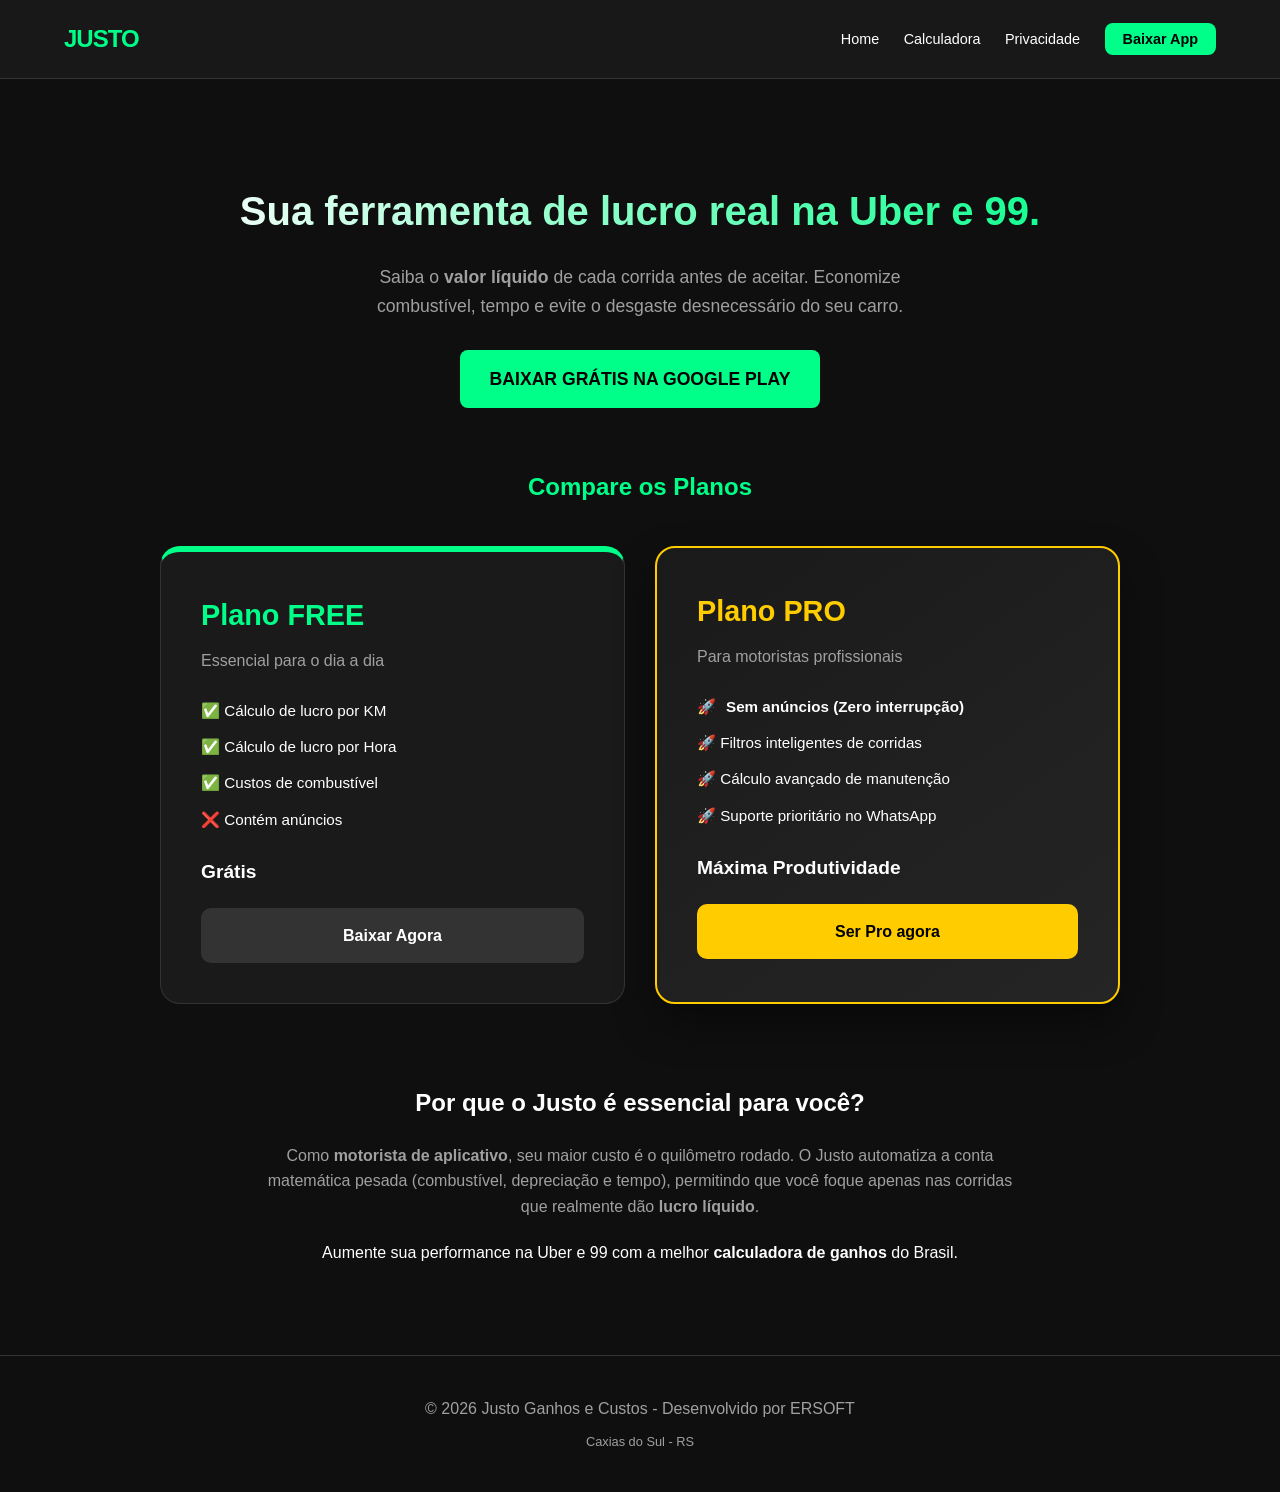
==== index.html @ d21a064c "Update index.html Novo index" ====
<!DOCTYPE html>
<html lang="pt-br">
<head>
    <meta charset="UTF-8">
    <meta name="viewport" content="width=device-width, initial-scale=1.0">
    
    <title>Justo Ganhos e Custos Uber/99 - Lucro Real para Motoristas</title>
    <meta name="description" content="Aumente seus ganhos na Uber e 99. O Justo calcula custo por KM e lucro real automaticamente para motoristas de aplicativo.">
    <meta name="keywords" content="justo app, motorista uber, motorista 99, calcular lucro corrida, custo por km, calculadora motorista aplicativo, ganhar mais uber, automação motorista">
    <meta name="author" content="Justo App">
    <link rel="canonical" href="https://justoapp.com.br/index.html">
    <link rel="icon" type="image/png" href="favicon.png">

    <meta property="og:type" content="website">
    <meta property="og:url" content="https://justoapp.com.br/index.html">
    <meta property="og:title" content="Justo Ganhos e Custos Uber/99 - Lucro Real">
    <meta property="og:description" content="Pare de aceitar corridas com prejuízo. O Justo faz o cálculo por você e mostra o lucro real na tela do seu Android.">
    <meta property="og:image" content="https://justoapp.com.br/preview-share.png">
    <meta property="og:image:width" content="1200">
    <meta property="og:image:height" content="630">
    <meta property="og:locale" content="pt_BR">

    <meta name="twitter:card" content="summary_large_image">
    <meta name="twitter:url" content="https://justoapp.com.br/index.html">
    <meta name="twitter:title" content="Justo Ganhos e Custos Uber/99 - Ganhe Mais">
    <meta name="twitter:description" content="O assistente que todo motorista de app precisa para lucrar de verdade e calcular o custo por KM.">
    <meta name="twitter:image" content="https://justoapp.com.br/preview-share.png">

    <script async src="https://pagead2.googlesyndication.com/pagead/js/adsbygoogle.js?client=ca-pub-3294798474176428" crossorigin="anonymous"></script>
    
    <link rel="stylesheet" href="style.css">
</head>
<body>

    <nav class="navbar">
        <a href="index.html" class="logo">JUSTO</a>
        <div class="nav-links">
            <a href="index.html">Home</a>
            <a href="calculadora.html">Calculadora</a>
            <a href="privacy.html">Privacidade</a>
            <a href="https://play.google.com/store/apps/details?id=com.ersoft.justo" class="btn-baixar">Baixar App</a>
        </div>
    </nav>

    <main class="main-container">
        <section class="hero">
            <h1>Sua ferramenta de lucro real na Uber e 99.</h1>
            <p>Saiba o <strong>valor líquido</strong> de cada corrida antes de aceitar. Economize combustível, tempo e evite o desgaste desnecessário do seu carro.</p>
            <a href="https://play.google.com/store/apps/details?id=com.ersoft.justo" class="btn-baixar" style="padding: 15px 30px; font-size: 1.1rem; display: inline-block; text-decoration: none;">BAIXAR GRÁTIS NA GOOGLE PLAY</a>
        </section>

        <h2 style="text-align: center; margin-bottom: 40px; color: var(--verde-justo);">Compare os Planos</h2>
        
        <div class="pricing-grid">
            <div class="plan-card free">
                <h3 style="color: var(--verde-justo);">Plano FREE</h3>
                <p style="color: var(--cinza);">Essencial para o dia a dia</p>
                <ul>
                    <li>✅ Cálculo de lucro por KM</li>
                    <li>✅ Cálculo de lucro por Hora</li>
                    <li>✅ Custos de combustível</li>
                    <li>❌ Contém anúncios</li>
                </ul>
                <p style="margin: 20px 0; font-size: 1.2rem;"><strong>Grátis</strong></p>
                <a href="https://play.google.com/store/apps/details?id=com.ersoft.justo" class="btn-plan">Baixar Agora</a>
            </div>

            <div class="plan-card pro">
                <h3>Plano PRO</h3>
                <p style="color: var(--cinza);">Para motoristas profissionais</p>
                <ul>
                    <li>🚀 <strong>Sem anúncios (Zero interrupção)</strong></li>
                    <li>🚀 Filtros inteligentes de corridas</li>
                    <li>🚀 Cálculo avançado de manutenção</li>
                    <li>🚀 Suporte prioritário no WhatsApp</li>
                </ul>
                <p style="margin: 20px 0; font-size: 1.2rem;"><strong>Máxima Produtividade</strong></p>
                <a href="#" class="btn-plan">Ser Pro agora</a>
            </div>
        </div>

        <article style="margin-top: 80px; text-align: center;">
            <h2>Por que o Justo é essencial para você?</h2>
            <p style="max-width: 750px; margin: 20px auto; color: var(--cinza);">
                Como <strong>motorista de aplicativo</strong>, seu maior custo é o quilômetro rodado. O Justo automatiza a conta matemática pesada (combustível, depreciação e tempo), permitindo que você foque apenas nas corridas que realmente dão <strong>lucro líquido</strong>.
            </p>
            <p>Aumente sua performance na Uber e 99 com a melhor <strong>calculadora de ganhos</strong> do Brasil.</p>
        </article>
    </main>

    <footer style="padding: 40px; text-align: center; color: var(--cinza); border-top: 1px solid #333; margin-top: 50px;">
        <p>&copy; 2026 Justo Ganhos e Custos - Desenvolvido por ERSOFT</p>
        <p style="font-size: 0.8rem; margin-top: 10px;">Caxias do Sul - RS</p>
    </footer>

</body>
</html>
---- style.css ----
:root {
    --verde-justo: #00ff88;
    --dourado-pro: #ffcc00;
    --fundo: #0f0f0f;
    --card: #1a1a1a;
    --texto: #ffffff;
    --cinza: #a0a0a0;
}

* { box-sizing: border-box; margin: 0; padding: 0; }

body {
    font-family: 'Inter', -apple-system, BlinkMacSystemFont, sans-serif;
    background-color: var(--fundo);
    color: var(--texto);
    line-height: 1.6;
}

.main-container {
    max-width: 1000px;
    margin: 0 auto;
    padding: 40px 20px;
}

/* Navbar */
.navbar {
    display: flex;
    justify-content: space-between;
    align-items: center;
    padding: 20px 5%;
    background: rgba(26, 26, 26, 0.95);
    border-bottom: 1px solid #333;
    position: sticky;
    top: 0;
    z-index: 100;
}

.logo { font-size: 1.5rem; font-weight: 800; color: var(--verde-justo); text-decoration: none; letter-spacing: -1px; }

.nav-links a { color: var(--texto); text-decoration: none; margin-left: 20px; font-size: 0.9rem; transition: 0.3s; }
.nav-links a:hover { color: var(--verde-justo); }

.btn-baixar { background: var(--verde-justo); color: #000 !important; padding: 8px 18px; border-radius: 8px; font-weight: bold; }

/* Hero Section */
.hero { text-align: center; padding: 60px 0; }
.hero h1 { font-size: 2.5rem; margin-bottom: 20px; background: linear-gradient(to right, #fff, var(--verde-justo)); -webkit-background-clip: text; -webkit-text-fill-color: transparent; }
.hero p { font-size: 1.1rem; color: var(--cinza); max-width: 600px; margin: 0 auto 30px; }

/* Grid de Planos */
.pricing-grid {
    display: grid;
    grid-template-columns: repeat(auto-fit, minmax(300px, 1fr));
    gap: 30px;
    margin-top: 40px;
}

.plan-card {
    background: var(--card);
    padding: 40px;
    border-radius: 20px;
    border: 1px solid #333;
    position: relative;
    transition: 0.3s;
}

.plan-card:hover { transform: translateY(-10px); border-color: #444; }

.plan-card h3 { font-size: 1.8rem; margin-bottom: 10px; }
.plan-card ul { list-style: none; margin: 25px 0; }
.plan-card li { margin-bottom: 12px; display: flex; align-items: center; gap: 10px; font-size: 0.95rem; }

/* Cores dos Planos */
.free { border-top: 6px solid var(--verde-justo); }
.pro { 
    border: 2px solid var(--dourado-pro); 
    background: linear-gradient(145deg, #1a1a1a, #252525);
    box-shadow: 0 20px 40px rgba(0,0,0,0.4);
}
.pro h3 { color: var(--dourado-pro); }
.pro .btn-plan { background: var(--dourado-pro); color: #000; }

.btn-plan {
    display: block;
    text-align: center;
    padding: 15px;
    background: #333;
    color: #fff;
    text-decoration: none;
    border-radius: 10px;
    font-weight: bold;
    transition: 0.3s;
}

.btn-plan:hover { filter: brightness(1.1); }

@media (max-width: 768px) {
    .hero h1 { font-size: 1.8rem; }
    .navbar { flex-direction: column; gap: 15px; }
    .nav-links { margin-left: 0; }
}
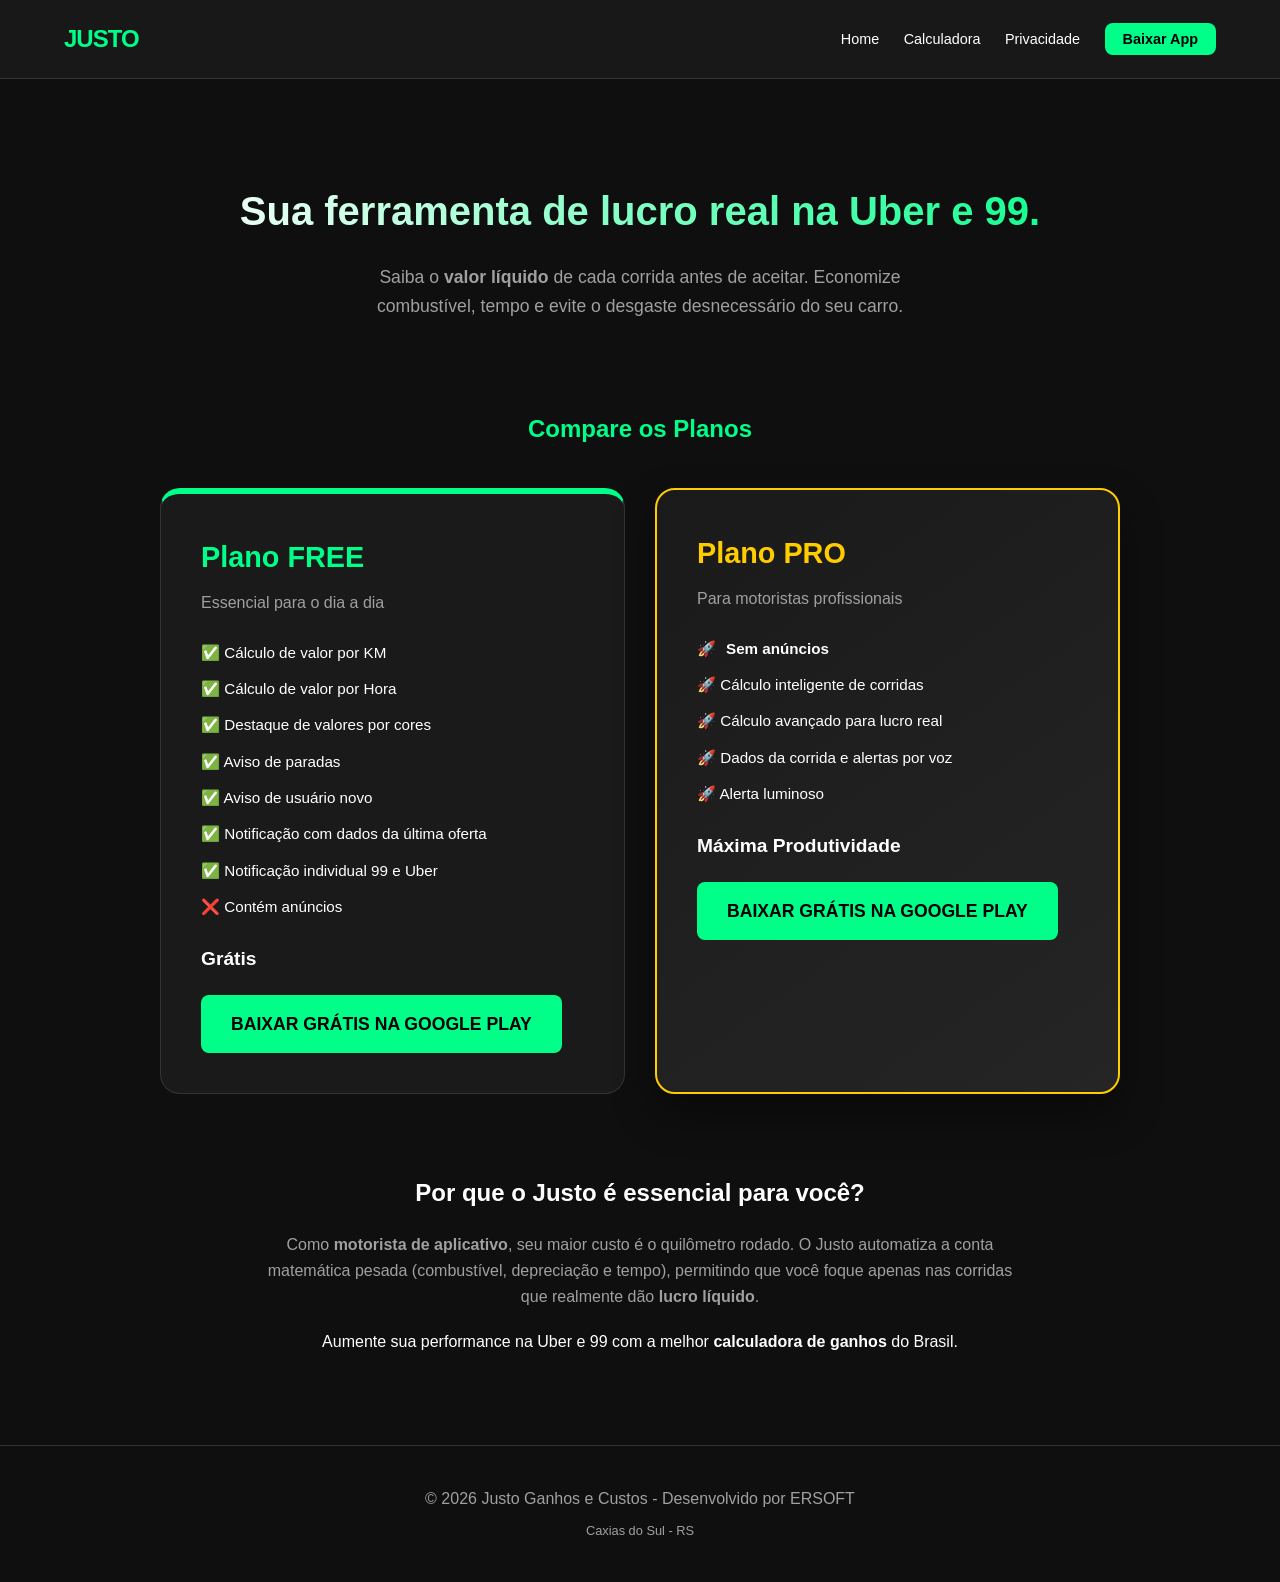
==== commit 97d91ae9: "Update index.html Ajuste de funcões disponíveis" ====
--- a/index.html
+++ b/index.html
@@ -46,7 +46,6 @@
         <section class="hero">
             <h1>Sua ferramenta de lucro real na Uber e 99.</h1>
             <p>Saiba o <strong>valor líquido</strong> de cada corrida antes de aceitar. Economize combustível, tempo e evite o desgaste desnecessário do seu carro.</p>
-            <a href="https://play.google.com/store/apps/details?id=com.ersoft.justo" class="btn-baixar" style="padding: 15px 30px; font-size: 1.1rem; display: inline-block; text-decoration: none;">BAIXAR GRÁTIS NA GOOGLE PLAY</a>
         </section>
 
         <h2 style="text-align: center; margin-bottom: 40px; color: var(--verde-justo);">Compare os Planos</h2>
@@ -56,26 +55,31 @@
                 <h3 style="color: var(--verde-justo);">Plano FREE</h3>
                 <p style="color: var(--cinza);">Essencial para o dia a dia</p>
                 <ul>
-                    <li>✅ Cálculo de lucro por KM</li>
-                    <li>✅ Cálculo de lucro por Hora</li>
-                    <li>✅ Custos de combustível</li>
+                    <li>✅ Cálculo de valor por KM</li>
+                    <li>✅ Cálculo de valor por Hora</li>
+                    <li>✅ Destaque de valores por cores</li>
+                    <li>✅ Aviso de paradas</li>
+                    <li>✅ Aviso de usuário novo</li>
+                    <li>✅ Notificação com dados da última oferta</li>
+                    <li>✅ Notificação individual 99 e Uber</li>
                     <li>❌ Contém anúncios</li>
                 </ul>
                 <p style="margin: 20px 0; font-size: 1.2rem;"><strong>Grátis</strong></p>
-                <a href="https://play.google.com/store/apps/details?id=com.ersoft.justo" class="btn-plan">Baixar Agora</a>
+                <a href="https://play.google.com/store/apps/details?id=com.ersoft.justo" class="btn-baixar" style="padding: 15px 30px; font-size: 1.1rem; display: inline-block; text-decoration: none;">BAIXAR GRÁTIS NA GOOGLE PLAY</a>
             </div>
 
             <div class="plan-card pro">
                 <h3>Plano PRO</h3>
                 <p style="color: var(--cinza);">Para motoristas profissionais</p>
                 <ul>
-                    <li>🚀 <strong>Sem anúncios (Zero interrupção)</strong></li>
-                    <li>🚀 Filtros inteligentes de corridas</li>
-                    <li>🚀 Cálculo avançado de manutenção</li>
-                    <li>🚀 Suporte prioritário no WhatsApp</li>
+                    <li>🚀 <strong>Sem anúncios</strong></li>
+                    <li>🚀 Cálculo inteligente de corridas</li>
+                    <li>🚀 Cálculo avançado para lucro real</li>
+                    <li>🚀 Dados da corrida e alertas por voz</li>
+                    <li>🚀 Alerta luminoso</li>
                 </ul>
                 <p style="margin: 20px 0; font-size: 1.2rem;"><strong>Máxima Produtividade</strong></p>
-                <a href="#" class="btn-plan">Ser Pro agora</a>
+                <a href="https://play.google.com/store/apps/details?id=com.ersoft.justo" class="btn-baixar" style="padding: 15px 30px; font-size: 1.1rem; display: inline-block; text-decoration: none;">BAIXAR GRÁTIS NA GOOGLE PLAY</a>
             </div>
         </div>
 
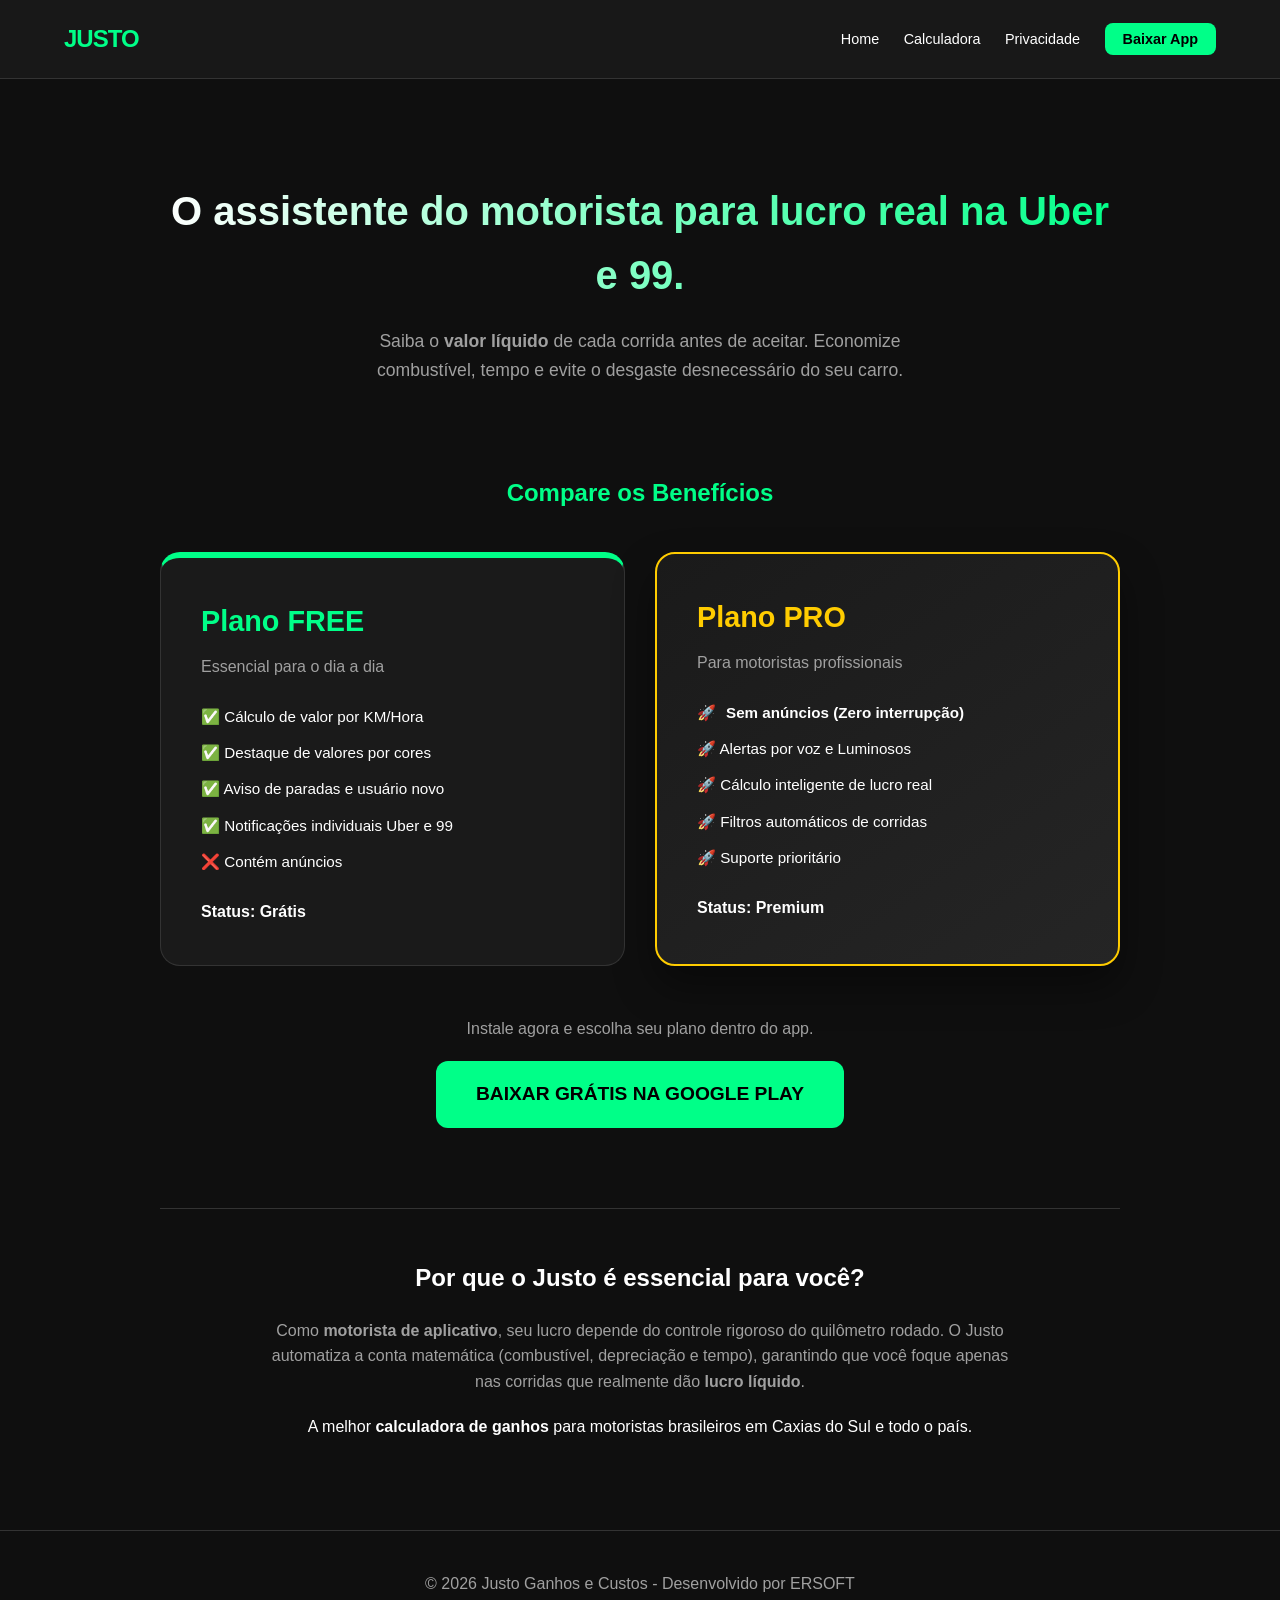
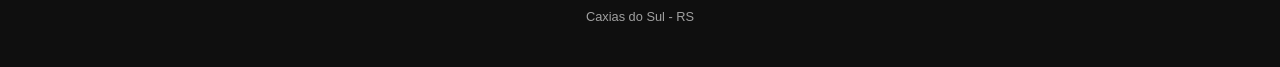
==== commit 67d1c446: "Update text and links in index.html ajustes de aparencia" ====
--- a/index.html
+++ b/index.html
@@ -35,7 +35,7 @@
     <nav class="navbar">
         <a href="index.html" class="logo">JUSTO</a>
         <div class="nav-links">
-            <a href="index.html">Home</a>
+            <a href="index.html" class="menu-active">Home</a>
             <a href="calculadora.html">Calculadora</a>
             <a href="privacy.html">Privacidade</a>
             <a href="https://play.google.com/store/apps/details?id=com.ersoft.justo" class="btn-baixar">Baixar App</a>
@@ -44,51 +44,53 @@
 
     <main class="main-container">
         <section class="hero">
-            <h1>Sua ferramenta de lucro real na Uber e 99.</h1>
+            <h1>O assistente do motorista para lucro real na Uber e 99.</h1>
             <p>Saiba o <strong>valor líquido</strong> de cada corrida antes de aceitar. Economize combustível, tempo e evite o desgaste desnecessário do seu carro.</p>
         </section>
 
-        <h2 style="text-align: center; margin-bottom: 40px; color: var(--verde-justo);">Compare os Planos</h2>
+        <h2 style="text-align: center; margin-bottom: 40px; color: var(--verde-justo);">Compare os Benefícios</h2>
         
         <div class="pricing-grid">
             <div class="plan-card free">
                 <h3 style="color: var(--verde-justo);">Plano FREE</h3>
-                <p style="color: var(--cinza);">Essencial para o dia a dia</p>
+                <p style="color: var(--cinza); margin-bottom: 15px;">Essencial para o dia a dia</p>
                 <ul>
-                    <li>✅ Cálculo de valor por KM</li>
-                    <li>✅ Cálculo de valor por Hora</li>
+                    <li>✅ Cálculo de valor por KM/Hora</li>
                     <li>✅ Destaque de valores por cores</li>
-                    <li>✅ Aviso de paradas</li>
-                    <li>✅ Aviso de usuário novo</li>
-                    <li>✅ Notificação com dados da última oferta</li>
-                    <li>✅ Notificação individual 99 e Uber</li>
+                    <li>✅ Aviso de paradas e usuário novo</li>
+                    <li>✅ Notificações individuais Uber e 99</li>
                     <li>❌ Contém anúncios</li>
                 </ul>
-                <p style="margin: 20px 0; font-size: 1.2rem;"><strong>Grátis</strong></p>
-                <a href="https://play.google.com/store/apps/details?id=com.ersoft.justo" class="btn-baixar" style="padding: 15px 30px; font-size: 1.1rem; display: inline-block; text-decoration: none;">BAIXAR GRÁTIS NA GOOGLE PLAY</a>
+                <p><strong>Status: Grátis</strong></p>
             </div>
 
             <div class="plan-card pro">
                 <h3>Plano PRO</h3>
-                <p style="color: var(--cinza);">Para motoristas profissionais</p>
+                <p style="color: var(--cinza); margin-bottom: 15px;">Para motoristas profissionais</p>
                 <ul>
-                    <li>🚀 <strong>Sem anúncios</strong></li>
-                    <li>🚀 Cálculo inteligente de corridas</li>
-                    <li>🚀 Cálculo avançado para lucro real</li>
-                    <li>🚀 Dados da corrida e alertas por voz</li>
-                    <li>🚀 Alerta luminoso</li>
+                    <li>🚀 <strong>Sem anúncios (Zero interrupção)</strong></li>
+                    <li>🚀 Alertas por voz e Luminosos</li>
+                    <li>🚀 Cálculo inteligente de lucro real</li>
+                    <li>🚀 Filtros automáticos de corridas</li>
+                    <li>🚀 Suporte prioritário</li>
                 </ul>
-                <p style="margin: 20px 0; font-size: 1.2rem;"><strong>Máxima Produtividade</strong></p>
-                <a href="https://play.google.com/store/apps/details?id=com.ersoft.justo" class="btn-baixar" style="padding: 15px 30px; font-size: 1.1rem; display: inline-block; text-decoration: none;">BAIXAR GRÁTIS NA GOOGLE PLAY</a>
+                <p><strong>Status: Premium</strong></p>
             </div>
         </div>
 
-        <article style="margin-top: 80px; text-align: center;">
+        <div style="text-align: center; margin-top: 50px;">
+            <p style="margin-bottom: 20px; color: var(--cinza);">Instale agora e escolha seu plano dentro do app.</p>
+            <a href="https://play.google.com/store/apps/details?id=com.ersoft.justo" class="btn-baixar" style="padding: 18px 40px; font-size: 1.2rem; display: inline-block; text-decoration: none; border-radius: 12px;">
+                BAIXAR GRÁTIS NA GOOGLE PLAY
+            </a>
+        </div>
+
+        <article style="margin-top: 80px; text-align: center; border-top: 1px solid #333; padding-top: 50px;">
             <h2>Por que o Justo é essencial para você?</h2>
             <p style="max-width: 750px; margin: 20px auto; color: var(--cinza);">
-                Como <strong>motorista de aplicativo</strong>, seu maior custo é o quilômetro rodado. O Justo automatiza a conta matemática pesada (combustível, depreciação e tempo), permitindo que você foque apenas nas corridas que realmente dão <strong>lucro líquido</strong>.
+                Como <strong>motorista de aplicativo</strong>, seu lucro depende do controle rigoroso do quilômetro rodado. O Justo automatiza a conta matemática (combustível, depreciação e tempo), garantindo que você foque apenas nas corridas que realmente dão <strong>lucro líquido</strong>.
             </p>
-            <p>Aumente sua performance na Uber e 99 com a melhor <strong>calculadora de ganhos</strong> do Brasil.</p>
+            <p>A melhor <strong>calculadora de ganhos</strong> para motoristas brasileiros em Caxias do Sul e todo o país.</p>
         </article>
     </main>
 
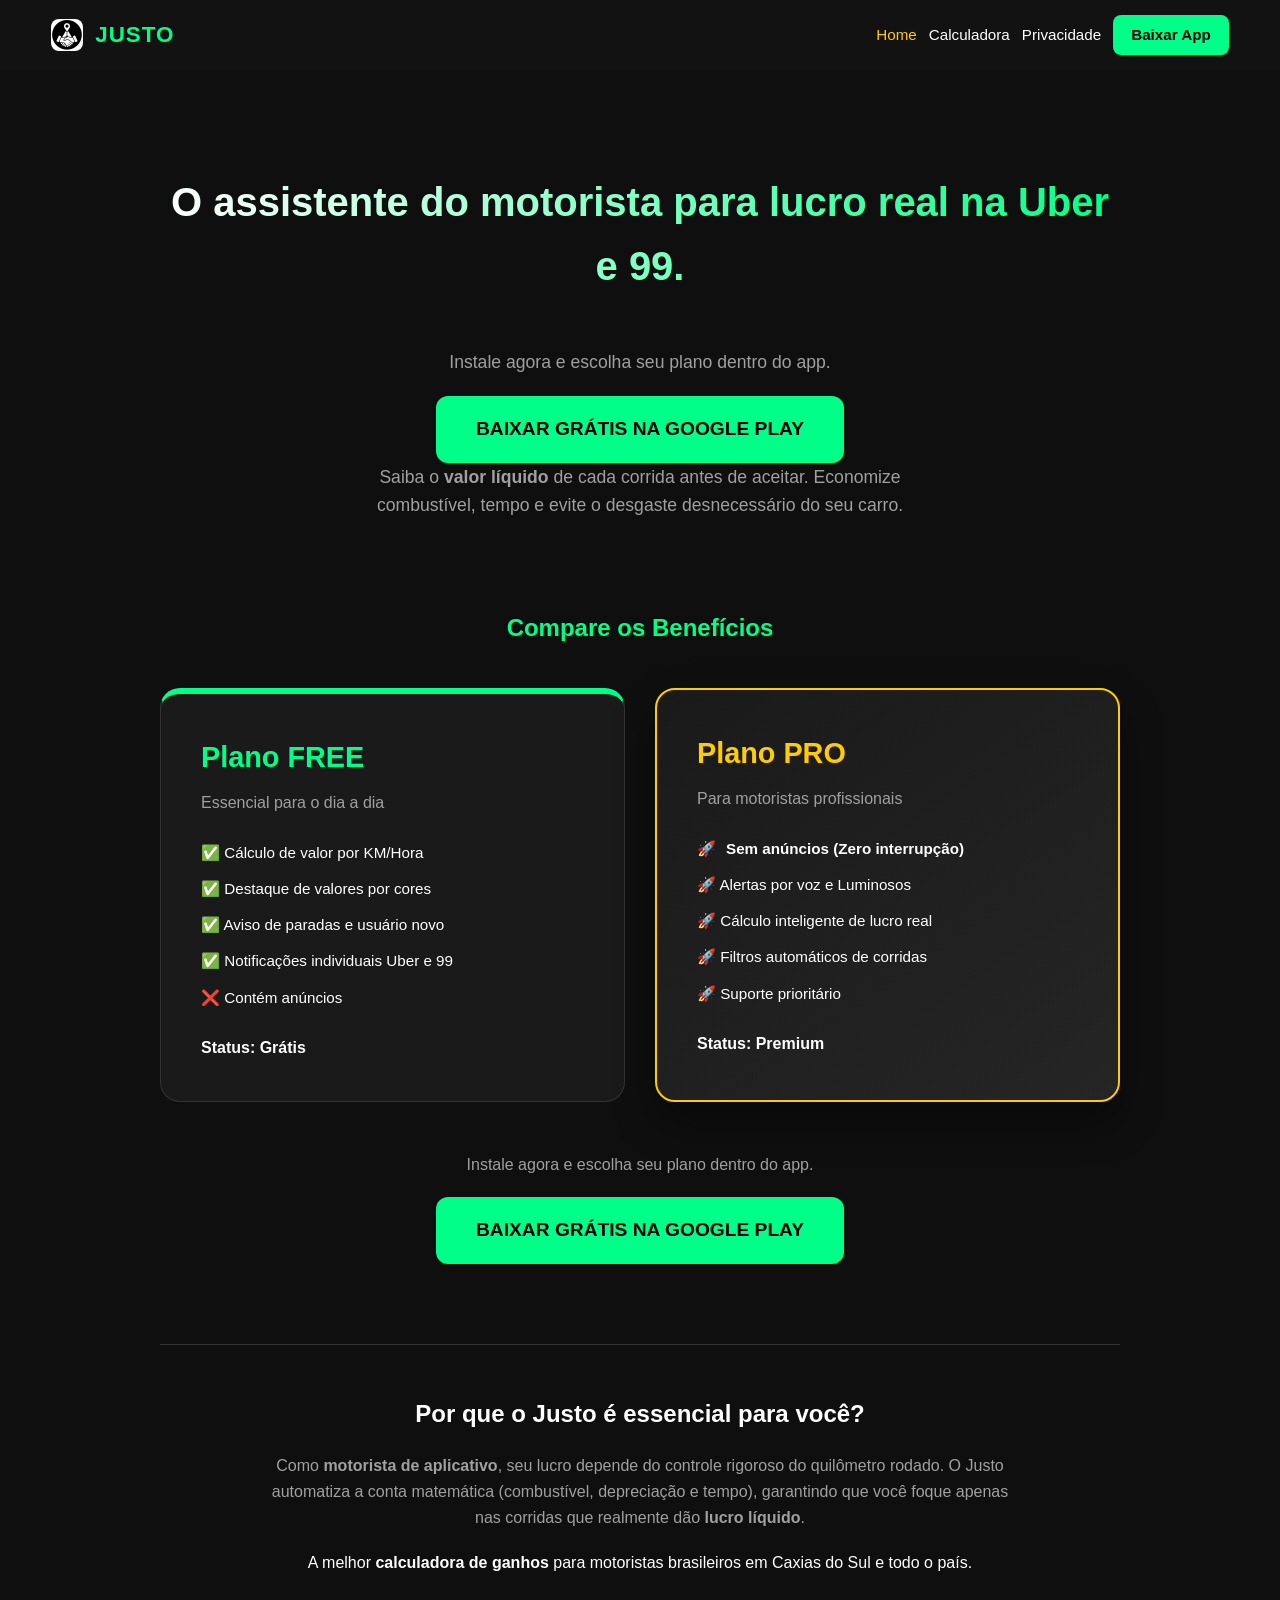
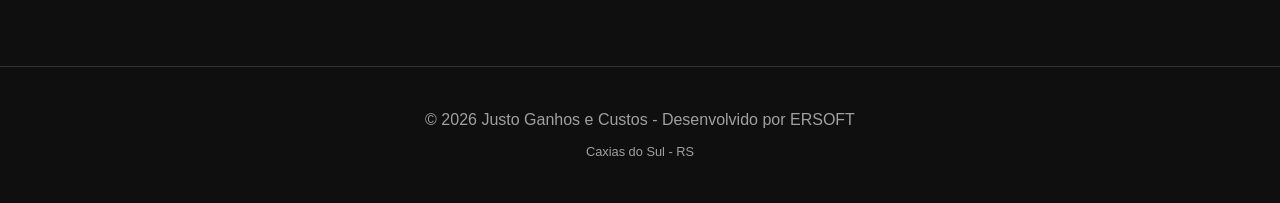
==== commit 44453951: "Update index.html adicionado botão apos titulo" ====
--- a/index.html
+++ b/index.html
@@ -45,6 +45,12 @@
     <main class="main-container">
         <section class="hero">
             <h1>O assistente do motorista para lucro real na Uber e 99.</h1>
+            <div style="text-align: center; margin-top: 50px;">
+                <p style="margin-bottom: 20px; color: var(--cinza);">Instale agora e escolha seu plano dentro do app.</p>
+                <a href="https://play.google.com/store/apps/details?id=com.ersoft.justo" class="btn-baixar" style="padding: 18px 40px; font-size: 1.2rem; display: inline-block; text-decoration: none; border-radius: 12px;">
+                    BAIXAR GRÁTIS NA GOOGLE PLAY
+                </a>
+            </div>
             <p>Saiba o <strong>valor líquido</strong> de cada corrida antes de aceitar. Economize combustível, tempo e evite o desgaste desnecessário do seu carro.</p>
         </section>
 
--- a/style.css
+++ b/style.css
@@ -23,24 +23,68 @@
 }
 
 /* Navbar */
+/* Ajuste na Navbar Principal */
 .navbar {
     display: flex;
     justify-content: space-between;
     align-items: center;
-    padding: 20px 5%;
-    background: rgba(26, 26, 26, 0.95);
-    border-bottom: 1px solid #333;
+    padding: 15px 4%;
+    background: #121212;
     position: sticky;
     top: 0;
-    z-index: 100;
-}
-
-.logo { font-size: 1.5rem; font-weight: 800; color: var(--verde-justo); text-decoration: none; letter-spacing: -1px; }
-
-.nav-links a { color: var(--texto); text-decoration: none; margin-left: 20px; font-size: 0.9rem; transition: 0.3s; }
+    z-index: 1000;
+}
+
+.nav-links {
+    display: flex;
+    align-items: center;
+    gap: 12px; /* Reduzi de 15px para 12px fixo */
+}
+
+.nav-links a {
+    text-decoration: none;
+    color: #fff;
+    font-size: 0.95rem;
+    transition: 0.3s;
+}
 .nav-links a:hover { color: var(--verde-justo); }
 
+/* Configuração da Logo com Ícone via CSS */
+.logo {
+    display: flex;
+    align-items: center;
+    gap: 12px; /* Espaço entre o ícone e o texto JUSTO */
+    text-decoration: none;
+    color: var(--verde-justo); /* Mantendo a cor verde neon */
+    font-weight: 800;
+    font-size: 1.4rem;
+    letter-spacing: 1px;
+    position: relative;
+}
+
+/* Criando o container do ícone usando o Favicon */
+.logo::before {
+    content: "";
+    width: 32px;  /* Tamanho ideal para a navbar no desktop */
+    height: 32px;
+    
+    /* Link para a imagem do seu favicon (512x512) */
+    background-image: url('favicon.png'); 
+    
+    /* Garante que a imagem preencha o quadrado sem cortar */
+    background-size: contain; 
+    background-repeat: no-repeat;
+    background-position: center;
+    
+    /* Opcional: cantos arredondados para combinar com o design */
+    border-radius: 8px; 
+    
+    display: inline-block;
+}
+
 .btn-baixar { background: var(--verde-justo); color: #000 !important; padding: 8px 18px; border-radius: 8px; font-weight: bold; }
+
+.menu-active{ color: var(--dourado-pro) !important;}
 
 /* Hero Section */
 .hero { text-align: center; padding: 60px 0; }
@@ -99,3 +143,203 @@
     .navbar { flex-direction: column; gap: 15px; }
     .nav-links { margin-left: 0; }
 }
+
+/* Estilos Específicos da Calculadora */
+.container {
+    max-width: 800px;
+    margin: 0 auto;
+    padding: 20px;
+}
+
+.sub-header {
+    color: var(--cinza);
+    margin-bottom: 30px;
+    font-size: 0.9rem;
+}
+
+.toggle-container {
+    display: flex;
+    background: #252525;
+    padding: 5px;
+    border-radius: 12px;
+    margin-bottom: 30px;
+}
+
+.toggle-btn {
+    flex: 1;
+    padding: 12px;
+    border: none;
+    background: none;
+    color: var(--cinza);
+    cursor: pointer;
+    font-weight: bold;
+    border-radius: 10px;
+    transition: 0.3s;
+}
+
+.toggle-btn.active {
+    background: var(--verde-justo);
+    color: #000;
+}
+
+.grid-campos {
+    display: grid;
+    grid-template-columns: 1fr 1fr;
+    gap: 20px;
+    text-align: left;
+}
+
+.form-group {
+    display: flex;
+    flex-direction: column;
+    gap: 8px;
+    margin-bottom: 15px;
+}
+
+.form-group label {
+    font-size: 0.85rem;
+    font-weight: bold;
+    color: var(--verde-justo);
+}
+
+.input-wrapper {
+    display: flex;
+    align-items: center;
+    background: #252525;
+    border: 1px solid #333;
+    border-radius: 8px;
+    padding: 0 10px;
+}
+
+.input-wrapper input {
+    background: none;
+    border: none;
+    color: #fff;
+    padding: 12px;
+    width: 100%;
+    outline: none;
+    font-size: 1rem;
+}
+
+.unit { color: var(--cinza); font-size: 0.8rem; margin-left: 5px; }
+
+.tip { font-size: 0.75rem; color: #666; font-style: italic; }
+
+.full-width { grid-column: span 2; }
+
+.btn-calcular {
+    width: 100%;
+    padding: 18px;
+    background: var(--verde-justo);
+    color: #000;
+    border: none;
+    border-radius: 12px;
+    font-weight: bold;
+    font-size: 1.1rem;
+    cursor: pointer;
+    margin-top: 20px;
+    transition: 0.3s;
+}
+
+.btn-calcular:hover { transform: scale(1.02); filter: brightness(1.1); }
+
+.resultado-box {
+    margin-top: 30px;
+    padding: 25px;
+    background: linear-gradient(145deg, #1e1e1e, #252525);
+    border-radius: 15px;
+    border: 1px solid var(--verde-justo);
+    display: none;
+}
+
+.res-grid {
+    display: grid;
+    grid-template-columns: 1fr 1fr;
+    gap: 15px;
+}
+
+.res-label { display: block; font-size: 0.8rem; color: var(--cinza); }
+.res-val { font-size: 1.5rem; font-weight: 800; color: var(--verde-justo); }
+
+.cta-app {
+    margin-top: 20px;
+    padding-top: 20px;
+    border-top: 1px solid #333;
+}
+
+.btn-app {
+    display: inline-block;
+    margin-top: 10px;
+    color: var(--verde-justo);
+    text-decoration: none;
+    font-weight: bold;
+}
+
+@media (max-width: 600px) {
+    .grid-campos { grid-template-columns: 1fr; }
+    
+    .full-width { grid-column: span 1; }
+    
+    .navbar {
+        padding: 10px 3%; /* Diminui o respiro lateral para ganhar espaço */
+    }
+
+    .logo {
+        font-size: 1.2rem; /* Diminui levemente a logo se necessário */
+    }
+
+    .nav-links {
+        gap: 8px; /* Reduz o espaço entre os links no mobile */
+    }
+
+    .nav-links a {
+        font-size: 0.85rem; /* Diminui um pouco a fonte dos links */
+    }
+
+    .btn-baixar, .btn-download {
+        padding: 8px 12px !important; /* Botão mais compacto no mobile */
+        font-size: 0.8rem !important;
+        white-space: nowrap; /* Garante que o texto do botão não quebre */
+    }
+}
+
+/* --- AJUSTE ESPECÍFICO PARA MOBILE (XIAOMI/ANDROID) --- */
+@media (max-width: 480px) {
+    .navbar {
+        padding: 10px 2%; /* Margem mínima nas laterais */
+    }
+
+    .logo {
+        font-size: 1.1rem; /* Texto menor para caber tudo */
+        gap: 8px;
+    }
+    
+    .logo::before {
+        width: 24px;  /* Ícone menor no mobile */
+        height: 24px;
+        border-radius: 6px;
+    }
+
+    /* Ajuste fino no espaçamento dos links para não quebrar no Xiaomi */
+    .nav-links {
+        gap: 6px !important;
+    }
+
+    .nav-links a {
+        font-size: 1rem; /* Fonte menor para caber tudo */
+        letter-spacing: -0.3px; /* Aproxima as letras levemente */
+    }
+
+    /* Força o botão a não quebrar de jeito nenhum */
+    .btn-baixar, .btn-download {
+        padding: 6px 10px !important;
+        font-size: 0.75rem !important;
+        white-space: nowrap !important;
+        display: inline-block !important;
+    }
+
+    /* Se o nome for muito grande, vamos esconder o "App" */
+    .btn-baixar::after {
+        content: ""; /* Mantém o botão limpo */
+    }
+}
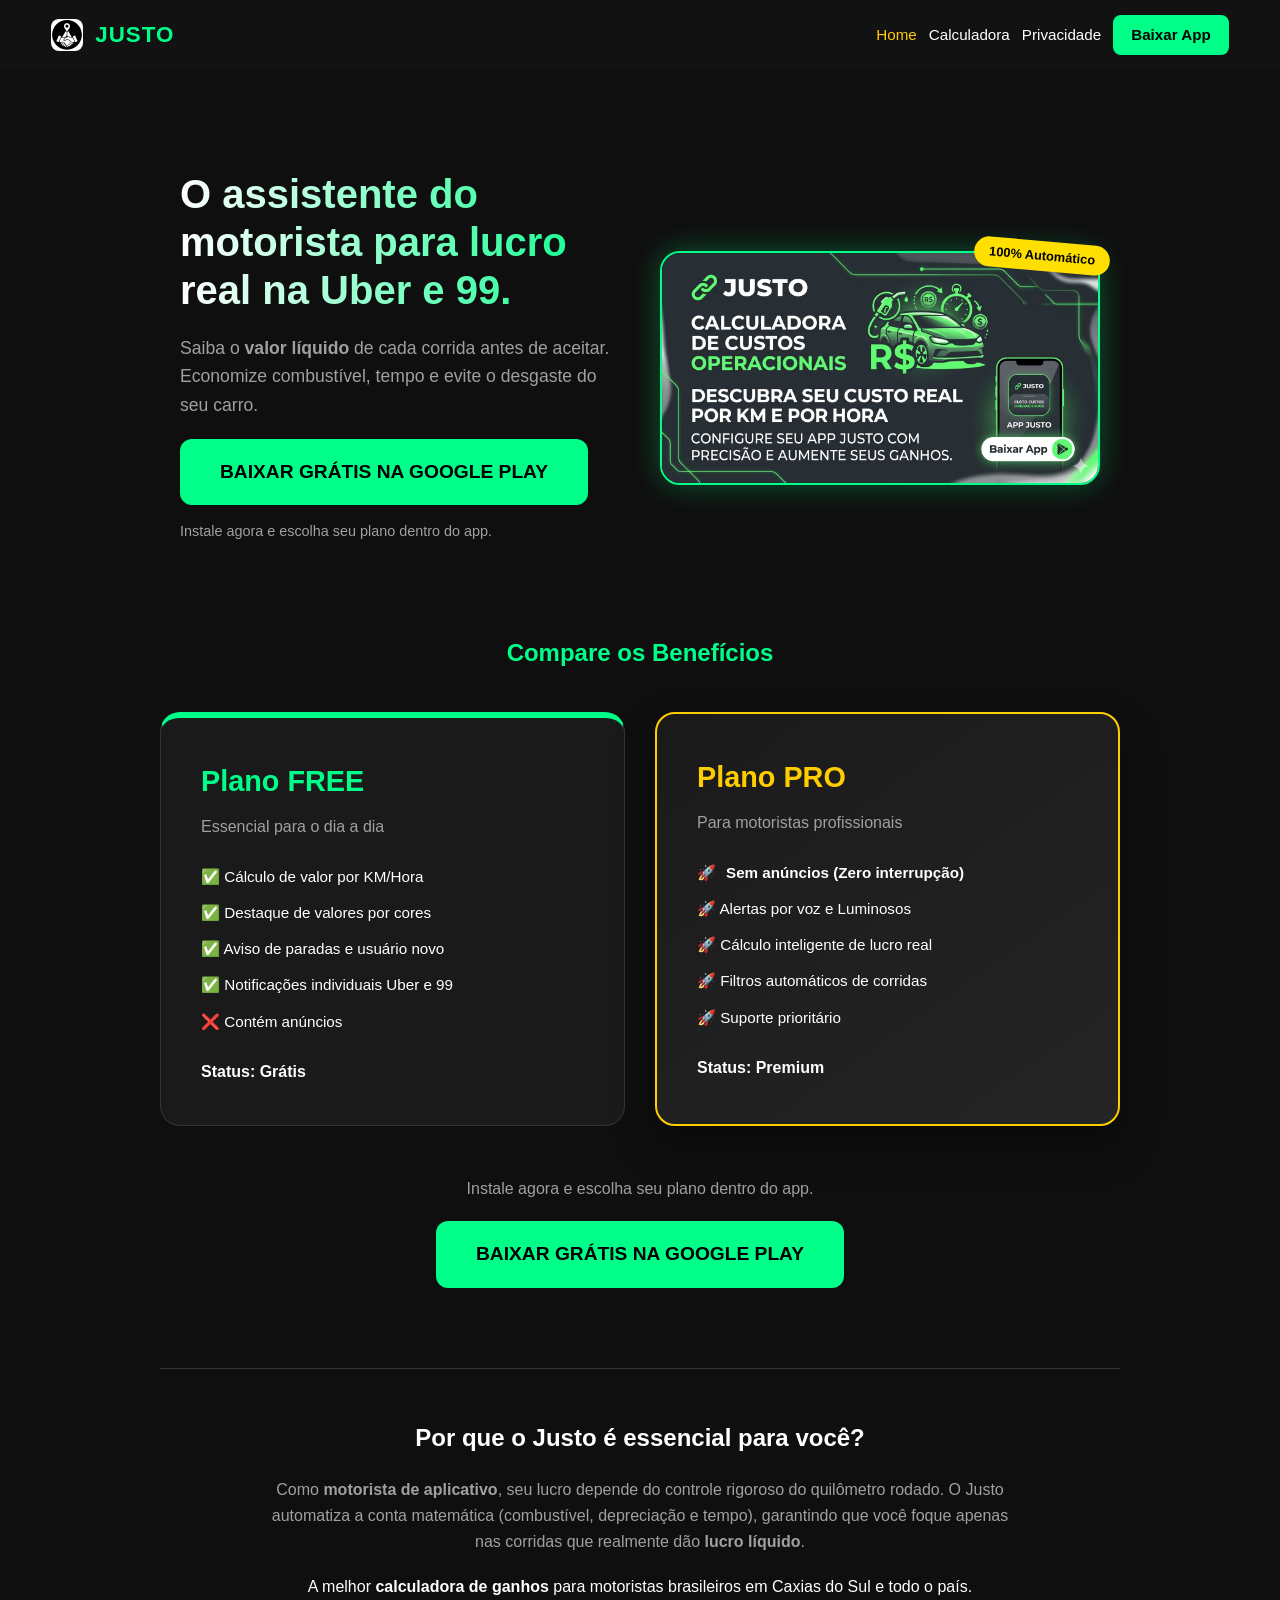
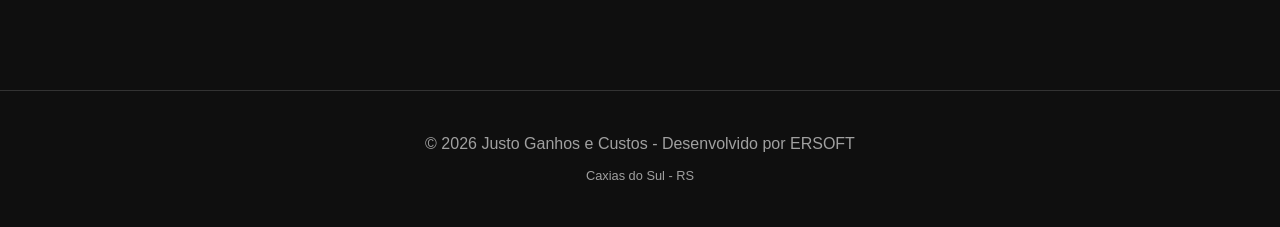
==== commit fe1f173e: "Update index.html imagem na tela inicial" ====
--- a/index.html
+++ b/index.html
@@ -43,16 +43,28 @@
     </nav>
 
     <main class="main-container">
-        <section class="hero">
-            <h1>O assistente do motorista para lucro real na Uber e 99.</h1>
-            <div style="text-align: center; margin-top: 50px;">
-                <p style="margin-bottom: 20px; color: var(--cinza);">Instale agora e escolha seu plano dentro do app.</p>
-                <a href="https://play.google.com/store/apps/details?id=com.ersoft.justo" class="btn-baixar" style="padding: 18px 40px; font-size: 1.2rem; display: inline-block; text-decoration: none; border-radius: 12px;">
-                    BAIXAR GRÁTIS NA GOOGLE PLAY
-                </a>
-            </div>
-            <p>Saiba o <strong>valor líquido</strong> de cada corrida antes de aceitar. Economize combustível, tempo e evite o desgaste desnecessário do seu carro.</p>
-        </section>
+        <section class="hero" style="display: flex; flex-wrap: wrap; align-items: center; justify-content: center; gap: 40px; padding: 60px 20px;">
+    
+    <div style="flex: 1; min-width: 300px; max-width: 600px; text-align: left;">
+        <h1 style="font-size: 2.5rem; line-height: 1.2;">O assistente do motorista para lucro real na Uber e 99.</h1>
+        <p style="margin: 20px 0; font-size: 1.1rem; color: var(--cinza);">
+            Saiba o <strong>valor líquido</strong> de cada corrida antes de aceitar. Economize combustível, tempo e evite o desgaste do seu carro.
+        </p>
+        
+        <a href="https://play.google.com/store/apps/details?id=com.ersoft.justo" class="btn-baixar" style="padding: 18px 40px; font-size: 1.2rem; display: inline-block; text-decoration: none; border-radius: 12px; background-color: var(--verde-justo); color: #000; font-weight: bold;">
+            BAIXAR GRÁTIS NA GOOGLE PLAY
+        </a>
+        <p style="margin-top: 15px; font-size: 0.9rem; color: var(--cinza);">Instale agora e escolha seu plano dentro do app.</p>
+    </div>
+
+    <div style="flex: 1; min-width: 300px; max-width: 450px; position: relative;">
+        <img src="preview-share.png" alt="Card de Lucro Real Justo App" style="width: 100%; border-radius: 20px; box-shadow: 0 0 30px rgba(0, 255, 128, 0.3); border: 2px solid var(--verde-justo);">
+        <div style="position: absolute; top: -10px; right: -10px; background: #ffdf00; color: #000; padding: 5px 15px; border-radius: 50px; font-weight: bold; font-size: 0.8rem; transform: rotate(5deg);">
+            100% Automático
+        </div>
+    </div>
+
+</section>
 
         <h2 style="text-align: center; margin-bottom: 40px; color: var(--verde-justo);">Compare os Benefícios</h2>
         
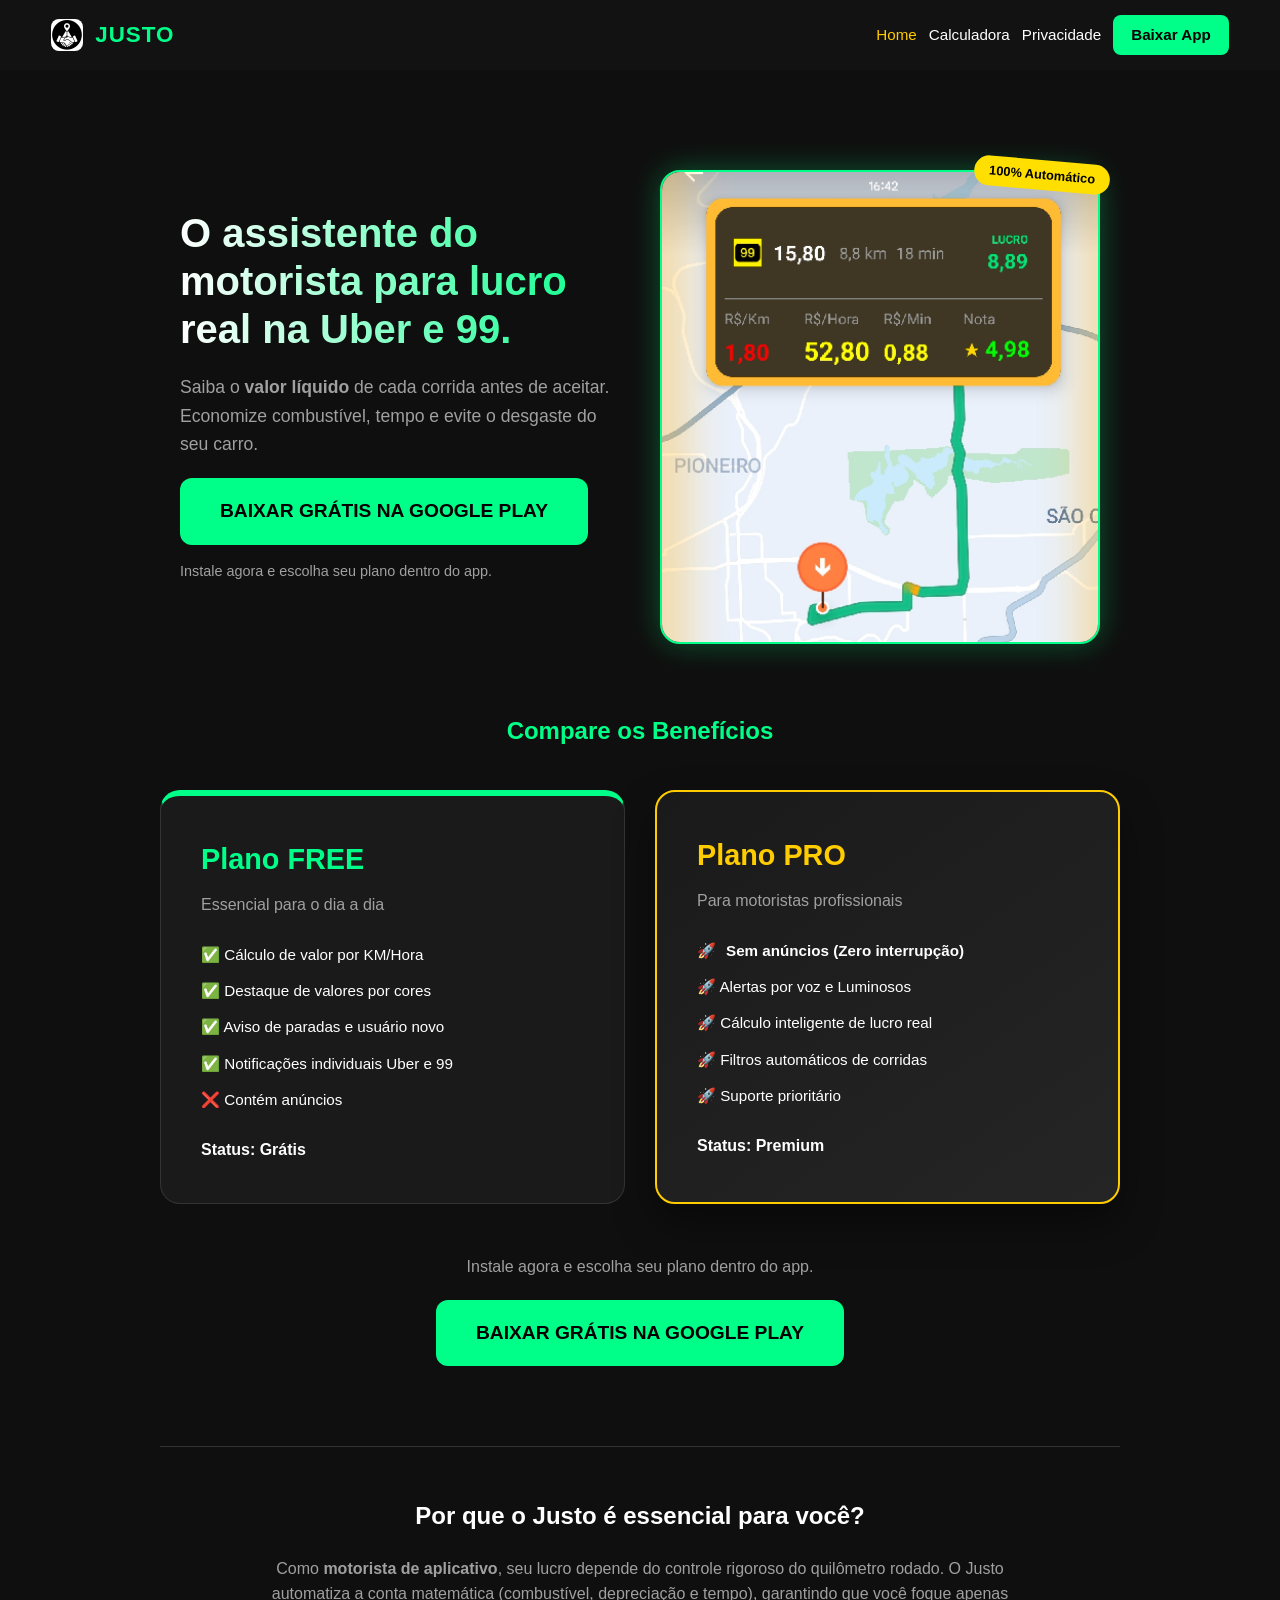
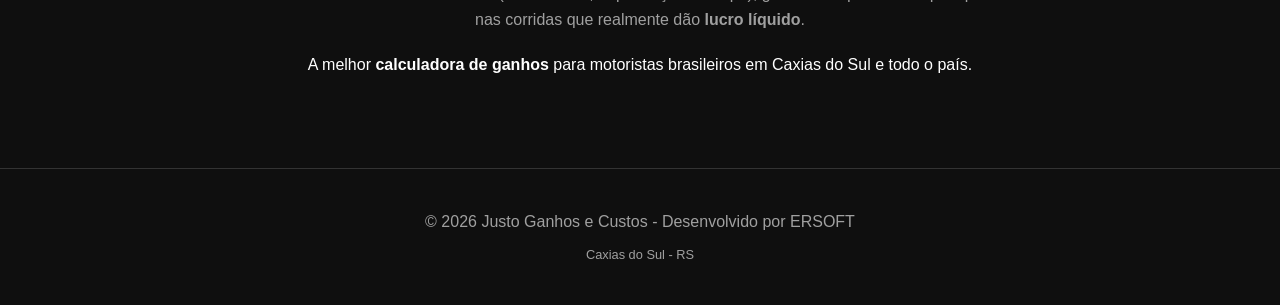
==== commit 1fda445f: "Update index.html imagem nova" ====
--- a/index.html
+++ b/index.html
@@ -58,7 +58,7 @@
     </div>
 
     <div style="flex: 1; min-width: 300px; max-width: 450px; position: relative;">
-        <img src="preview-share.png" alt="Card de Lucro Real Justo App" style="width: 100%; border-radius: 20px; box-shadow: 0 0 30px rgba(0, 255, 128, 0.3); border: 2px solid var(--verde-justo);">
+        <img src="card.png" alt="Card de Lucro Real Justo App" style="width: 100%; border-radius: 20px; box-shadow: 0 0 30px rgba(0, 255, 128, 0.3); border: 2px solid var(--verde-justo);">
         <div style="position: absolute; top: -10px; right: -10px; background: #ffdf00; color: #000; padding: 5px 15px; border-radius: 50px; font-weight: bold; font-size: 0.8rem; transform: rotate(5deg);">
             100% Automático
         </div>
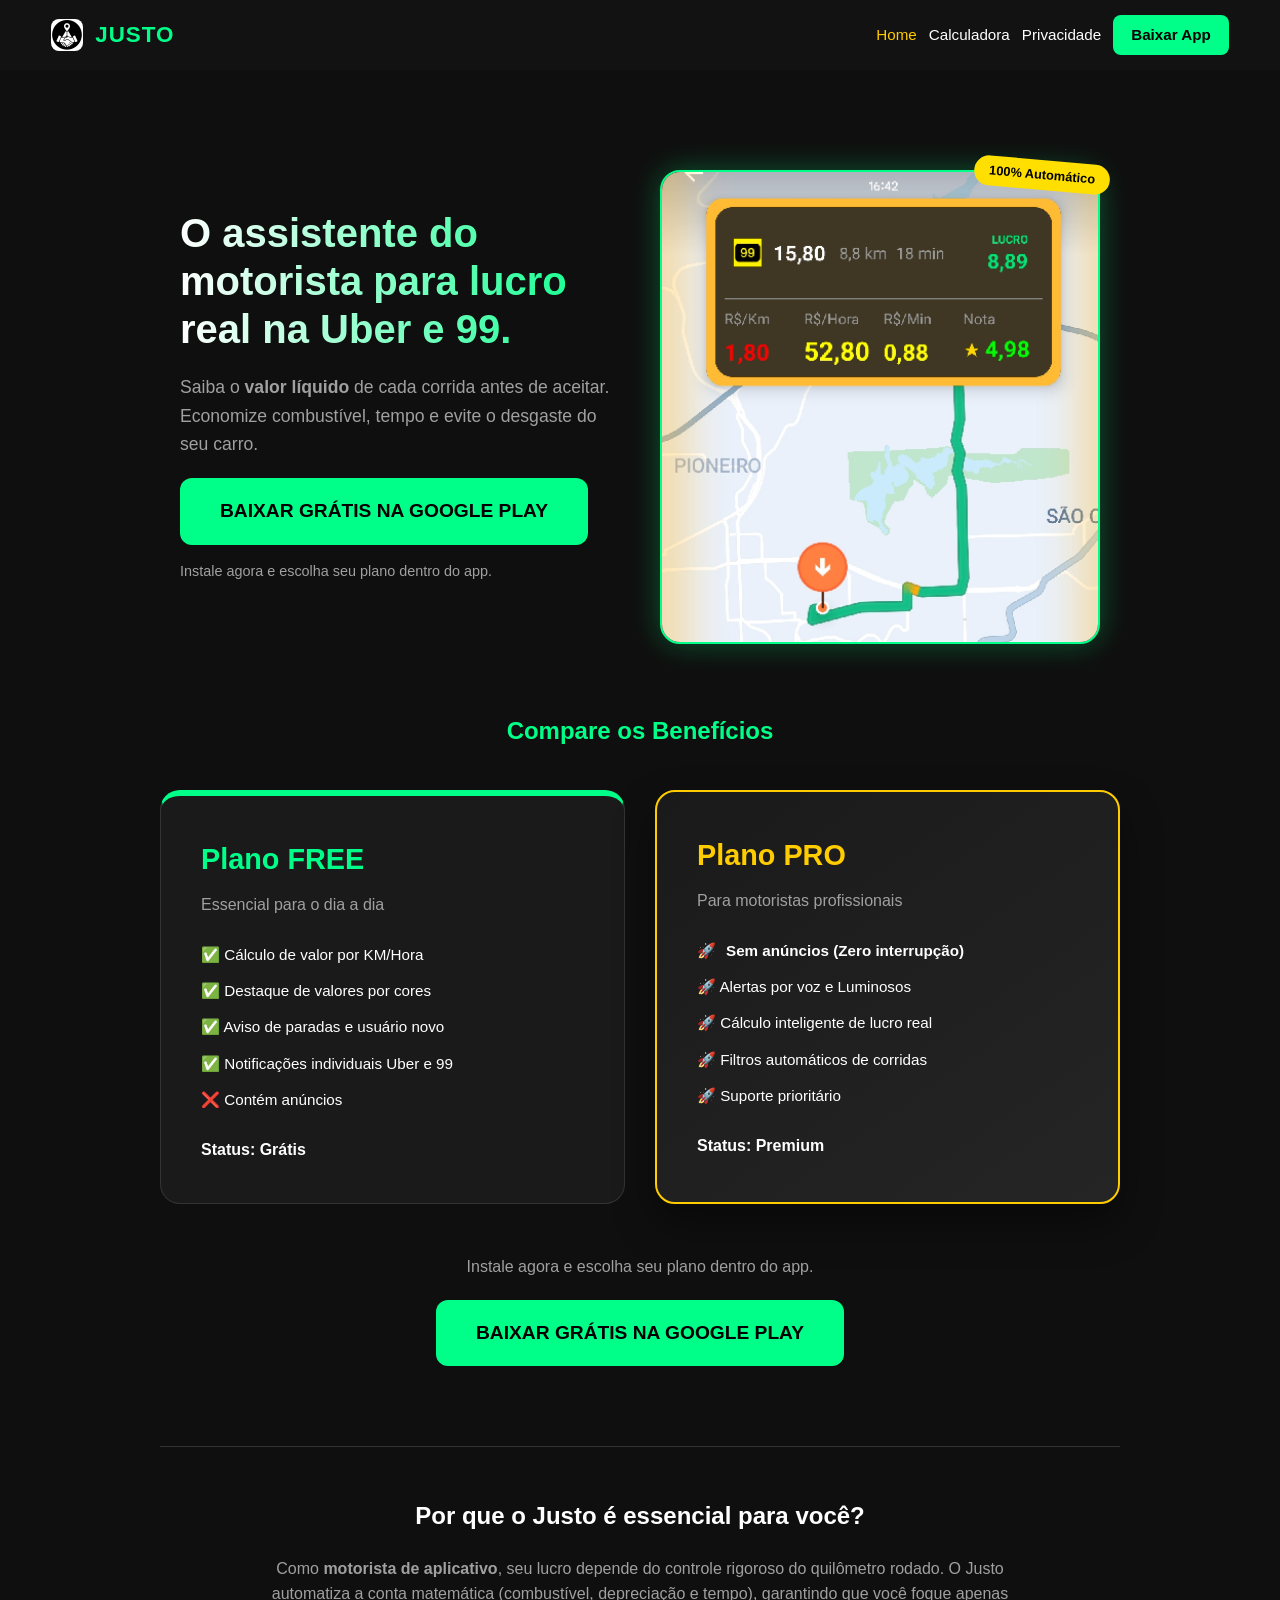
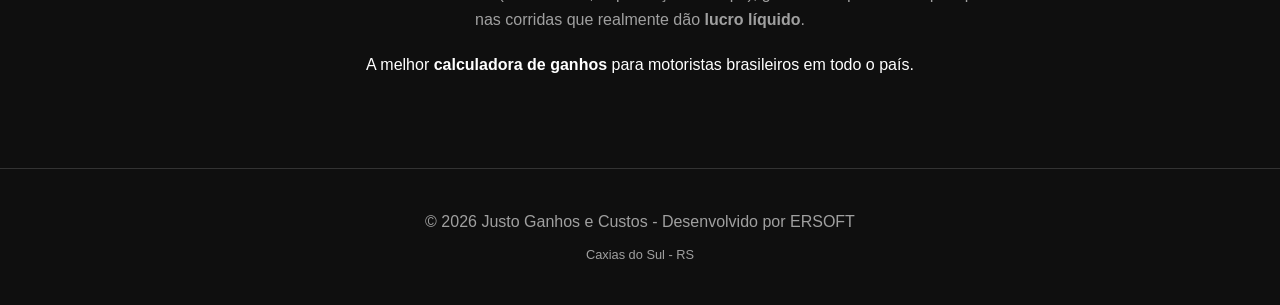
==== commit 2392822f: "Update index.html alteração rodapé" ====
--- a/index.html
+++ b/index.html
@@ -108,7 +108,7 @@
             <p style="max-width: 750px; margin: 20px auto; color: var(--cinza);">
                 Como <strong>motorista de aplicativo</strong>, seu lucro depende do controle rigoroso do quilômetro rodado. O Justo automatiza a conta matemática (combustível, depreciação e tempo), garantindo que você foque apenas nas corridas que realmente dão <strong>lucro líquido</strong>.
             </p>
-            <p>A melhor <strong>calculadora de ganhos</strong> para motoristas brasileiros em Caxias do Sul e todo o país.</p>
+            <p>A melhor <strong>calculadora de ganhos</strong> para motoristas brasileiros em todo o país.</p>
         </article>
     </main>
 
